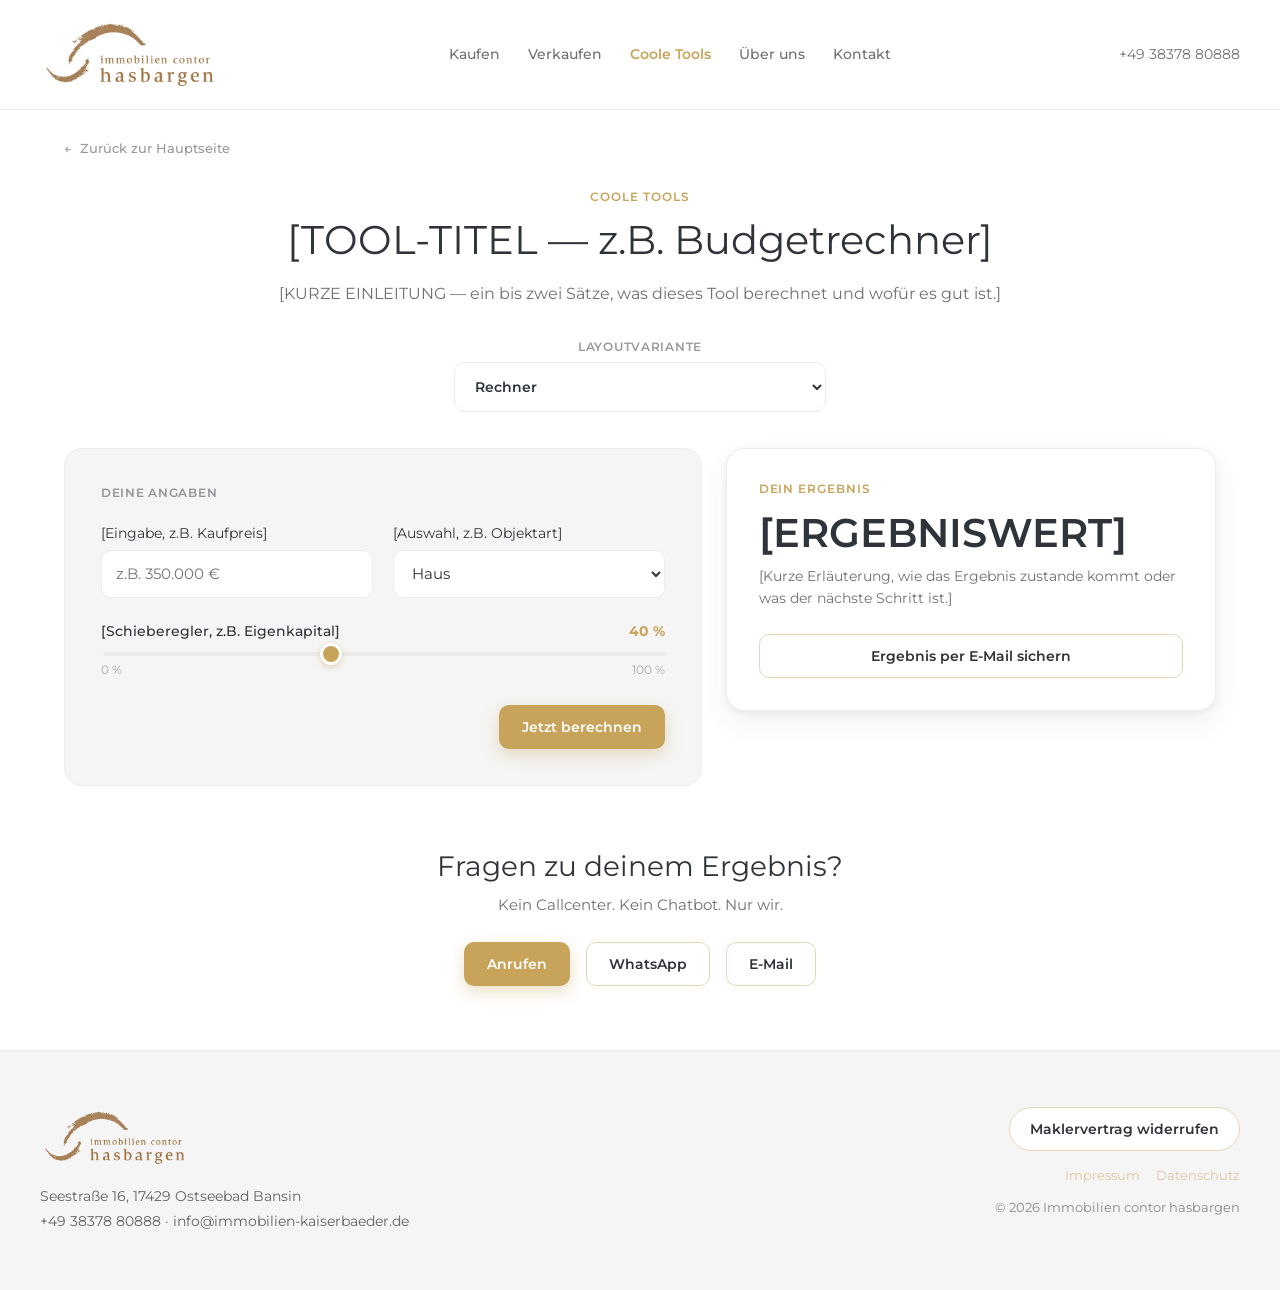
==== index.html @ 70e1f468 "Initial commit" ====
<!DOCTYPE html>
<html lang="de">
<head>
<meta charset="utf-8">
<meta name="viewport" content="width=device-width, initial-scale=1">
<title>Coole Tools — immobilien contor hasbargen</title>
<link rel="stylesheet" href="styles.css">

<!-- Usercentrics CMP — vor allen zustimmungspflichtigen Skripten laden -->
<script id="usercentrics-cmp" src="https://web.cmp.usercentrics.eu/ui/loader.js" data-settings-id="rjlVIX7ofK7JGT" async></script>

<!-- Google Analytics 4 — läuft erst nach Einwilligung (Manual Blocking) -->
<script type="text/plain" data-usercentrics="Google Analytics" async src="https://www.googletagmanager.com/gtag/js?id=G-9QD3E7ZMHM"></script>
<script type="text/plain" data-usercentrics="Google Analytics">
window.dataLayer = window.dataLayer || [];
function gtag(){dataLayer.push(arguments)}
gtag('js', new Date());
gtag('config', 'G-9QD3E7ZMHM');
</script>
</head>
<body>

<header class="site-header">
<a href="https://www.immobilien-kaiserbaeder.de/"><img src="assets/logo.png" alt="immobilien contor hasbargen"></a>
<nav>
<a href="https://www.immobilien-kaiserbaeder.de/kaufen/">Kaufen</a>
<a href="https://www.immobilien-kaiserbaeder.de/verkaufen/">Verkaufen</a>
<a href="#" class="active">Coole Tools</a>
<a href="https://www.immobilien-kaiserbaeder.de/ueber-uns/">Über uns</a>
<a href="https://www.immobilien-kaiserbaeder.de/kontakt/">Kontakt</a>
</nav>
<a class="phone" href="tel:+493837880888">+49 38378 80888</a>
</header>

<div class="backlink-wrap">
<a class="backlink" href="https://www.immobilien-kaiserbaeder.de/"><span>←</span> Zurück zur Hauptseite</a>
</div>

<section class="title-section">
<div class="eyebrow">Coole Tools</div>
<h1>[TOOL-TITEL — z.B. Budgetrechner]</h1>
<p>[KURZE EINLEITUNG — ein bis zwei Sätze, was dieses Tool berechnet und wofür es gut ist.]</p>
</section>

<div class="variant-switch-wrap">
<label for="variantSwitch">Layoutvariante</label>
<select id="variantSwitch" class="variant-switch">
<option value="rechner" selected>Rechner</option>
<option value="fragestrecke">Fragestrecke</option>
<option value="karte">Karte &amp; Simulation</option>
</select>
</div>

<!-- ===== Variante 1: Rechner ===== -->
<div class="variant-panel active" data-variant="rechner">
<section class="rechner-wrap">
<div class="rechner-grid">
<div class="rechner-form">
<div class="label">Deine Angaben</div>
<div class="rechner-fields">
<div class="field">
<label for="rechnerInput1">[Eingabe, z.B. Kaufpreis]</label>
<input id="rechnerInput1" type="text" placeholder="z.B. 350.000 €">
</div>
<div class="field">
<label for="rechnerSelect1">[Auswahl, z.B. Objektart]</label>
<select id="rechnerSelect1">
<option>Haus</option>
<option>Wohnung</option>
<option>Grundstück</option>
</select>
</div>
</div>
<div class="slider-block">
<div class="slider-head"><span>[Schieberegler, z.B. Eigenkapital]</span><strong id="rechnerSliderVal">40 %</strong></div>
<input id="rechnerSlider" type="range" min="0" max="100" value="40">
<div class="slider-labels"><span>0 %</span><span>100 %</span></div>
</div>
<div style="display:flex;justify-content:flex-end;margin-top:4px">
<button class="btn btn-primary" type="button">Jetzt berechnen</button>
</div>
</div>
<div class="rechner-result">
<div class="eyebrow">Dein Ergebnis</div>
<div class="value">[ERGEBNISWERT]</div>
<p>[Kurze Erläuterung, wie das Ergebnis zustande kommt oder was der nächste Schritt ist.]</p>
<button class="btn btn-outline" type="button" style="width:100%">Ergebnis per E-Mail sichern</button>
</div>
</div>
</section>
</div>

<!-- ===== Variante 2: Fragestrecke ===== -->
<div class="variant-panel" data-variant="fragestrecke">
<section class="fs-wrap">
<div class="fs-card">
<div>
<div class="fs-progress-head"><span id="fsStepLabel">Frage 1 von 3</span><span class="pct" id="fsProgressPct">33%</span></div>
<div class="fs-progress-track"><div class="fs-progress-bar" id="fsProgressBar"></div></div>
</div>

<div class="fs-question active" data-question="0">
<h2>[FRAGE 1 — z.B. Suchst du eher Haus oder Wohnung?]</h2>
<div class="fs-options">
<div class="fs-option">Haus</div>
<div class="fs-option">Wohnung</div>
<div class="fs-option">Beides möglich</div>
</div>
</div>

<div class="fs-question" data-question="1">
<h2>[FRAGE 2 — z.B. Wie schnell soll es gehen?]</h2>
<div class="fs-options">
<div class="fs-option">Sofort</div>
<div class="fs-option">In 3–6 Monaten</div>
<div class="fs-option">Noch offen</div>
</div>
</div>

<div class="fs-question" data-question="2">
<h2>[FRAGE 3 — z.B. Wo soll's hingehen?]</h2>
<div class="fs-options">
<div class="fs-option">Ahlbeck</div>
<div class="fs-option">Heringsdorf</div>
<div class="fs-option">Bansin</div>
</div>
</div>

<div class="fs-contact" id="fsContact">
<h2>Fast geschafft — wie erreichen wir dich?</h2>
<div class="fs-contact-fields">
<div class="field">
<label for="fsName">Name</label>
<input id="fsName" type="text" placeholder="Vor- und Nachname">
</div>
<div class="field">
<label for="fsEmail">E-Mail</label>
<input id="fsEmail" type="email" placeholder="name@beispiel.de">
</div>
</div>
<div style="display:flex;justify-content:center;margin-top:8px">
<button class="btn btn-primary" type="button">Match anfordern</button>
</div>
</div>

<div class="fs-nav" id="fsNav">
<button class="btn btn-outline" id="fsBack" type="button">Zurück</button>
<button class="btn btn-primary" id="fsNext" type="button">Weiter</button>
</div>
</div>
</section>
</div>

<!-- ===== Variante 3: Karte & Simulation ===== -->
<div class="variant-panel" data-variant="karte">
<section class="karte-wrap">
<div class="map-slot">[KARTENANSICHT — z.B. Lage, Sonnenverlauf, Umgebung]</div>

<div class="slider-panel">
<div class="slider-head"><span>[Regler, z.B. Uhrzeit]</span><strong id="mapSliderVal">14:00</strong></div>
<input id="mapSlider" type="range" min="0" max="24" value="14">
<div class="slider-labels"><span>0:00</span><span>24:00</span></div>
</div>

<div class="karte-body">
<div class="kennzahlen">
<div class="kennzahl-card"><div class="label">[Kennzahl 1]</div><div class="value">[WERT]</div></div>
<div class="kennzahl-card"><div class="label">[Kennzahl 2]</div><div class="value">[WERT]</div></div>
<div class="kennzahl-card"><div class="label">[Kennzahl 3]</div><div class="value">[WERT]</div></div>
<div class="ergebnis-card">
<div class="eyebrow">Ergebnis &amp; Hinweis</div>
<p>[Kurzes Ergebnis der Simulation und ein Hinweis, wie belastbar dieser Wert ist bzw. was er nicht ersetzt.]</p>
</div>
</div>
<div class="settings-panel">
<div class="label">Einstellungen</div>
<div class="field">
<label for="karteSelect1">[Auswahl, z.B. Datum]</label>
<select id="karteSelect1">
<option>Haus</option>
<option>Wohnung</option>
<option>Grundstück</option>
</select>
</div>
<div class="switch-row">
<span>[Option, z.B. Verschattung anzeigen]</span>
<label class="switch">
<input type="checkbox">
<span class="track"></span>
<span class="thumb"></span>
</label>
</div>
</div>
</div>
</section>
</div>

<section class="contact-section">
<h2>Fragen zu deinem Ergebnis?</h2>
<p>Kein Callcenter. Kein Chatbot. Nur wir.</p>
<div class="contact-actions">
<a href="tel:+493837880888" class="btn btn-primary">Anrufen</a>
<a href="https://wa.me/491732022629" class="btn btn-outline">WhatsApp</a>
<a href="mailto:info@immobilien-kaiserbaeder.de" class="btn btn-outline">E-Mail</a>
</div>
</section>

<footer class="site-footer">
<div class="footer-inner">
<div>
<img src="assets/logo.png" alt="immobilien contor hasbargen">
<div class="footer-address">Seestraße 16, 17429 Ostseebad Bansin<br>+49 38378 80888 · info@immobilien-kaiserbaeder.de</div>
</div>
<div class="footer-right">
<a class="revoke-btn" href="https://crm.onoffice.de/smart/app/smart/cancelation/WebCancellationForm/AppWebCancellationFormView.php?params=[base64]">Maklervertrag widerrufen</a>
<div class="legal-links">
<div class="row"><a href="https://www.immobilien-kaiserbaeder.de/impressum/">Impressum</a><a href="https://www.immobilien-kaiserbaeder.de/datenschutz/">Datenschutz</a></div>
<div>© 2026 Immobilien contor hasbargen</div>
</div>
</div>
</div>
</footer>

<script src="script.js"></script>
</body>
</html>
---- styles.css ----
@import url('https://fonts.googleapis.com/css2?family=Montserrat:wght@400;500;600&display=swap');

:root{
  --gold:#C8A35A;
  --gold-soft:#D6B87A;
  --gold-light:#e7d7b8;
  --anthracite:#2F343A;
  --surface-muted:#F5F5F5;
  --border-subtle:#ececec;
  --radius-lg:18px;
  --radius-md:14px;
  --radius-sm:10px;
}
*{box-sizing:border-box}
html,body{margin:0;overflow-x:hidden}
body{font-family:'Montserrat',sans-serif;color:var(--anthracite);background:#fff}
a{color:var(--gold);text-decoration:none}
a:hover{color:var(--anthracite)}
input,select{font-family:'Montserrat',sans-serif}

header.site-header{display:flex;flex-wrap:wrap;align-items:center;justify-content:space-between;gap:20px;padding:18px 40px;border-bottom:1px solid var(--border-subtle);position:sticky;top:0;background:#fff;z-index:10}
header.site-header img{width:180px;height:auto;display:block}
header.site-header nav{display:flex;align-items:center;gap:28px;overflow-x:auto;-webkit-overflow-scrolling:touch;flex:1;justify-content:center;min-width:0}
header.site-header nav a{font:500 14px 'Montserrat';color:#2F343Ab3;white-space:nowrap}
header.site-header nav a.active{font-weight:600;color:var(--gold)}
header.site-header .phone{font-size:14px;color:#2F343Ab3;white-space:nowrap}

.backlink-wrap{max-width:1200px;margin:0 auto;padding:28px 24px 0}
.backlink{display:inline-flex;align-items:center;gap:8px;font:500 13px 'Montserrat';color:#2F343A80}

.title-section{max-width:820px;margin:0 auto;padding:32px 24px 8px;text-align:center}
.eyebrow{font:600 12px 'Montserrat';letter-spacing:0.08em;text-transform:uppercase;color:var(--gold);margin-bottom:12px}
.title-section h1{font:400 clamp(28px,4vw,40px)/1.2 'Montserrat';margin:0 0 16px;color:var(--anthracite)}
.title-section p{font:16px/1.7 'Montserrat';color:#2F343Ab3;margin:0}

.variant-switch-wrap{max-width:420px;margin:24px auto 0;padding:0 24px}
.variant-switch-wrap label{display:block;font:600 12px 'Montserrat';letter-spacing:0.06em;text-transform:uppercase;color:#2F343A80;margin-bottom:8px;text-align:center}
.variant-switch{width:100%;padding:14px 16px;border-radius:var(--radius-sm);border:1px solid var(--border-subtle);background:#fff;color:var(--anthracite);font:600 14px 'Montserrat';cursor:pointer}

.variant-panel{display:none}
.variant-panel.active{display:block}

/* Buttons */
.btn{display:inline-flex;align-items:center;justify-content:center;min-height:44px;padding:0 22px;border-radius:var(--radius-sm);border:1px solid transparent;font:600 14px 'Montserrat';cursor:pointer;transition:all .2s ease;text-align:center}
.btn-primary{background:var(--gold);color:#fff;box-shadow:0 6px 16px rgba(200,163,90,0.35)}
.btn-primary:hover{background:var(--gold-soft)}
.btn-outline{background:#fff;border-color:var(--gold-light);color:var(--anthracite)}
.btn-outline:hover{background:var(--surface-muted)}
.btn:disabled{opacity:.45;cursor:not-allowed}

/* Form fields */
.field{display:flex;flex-direction:column;gap:8px;font:14px 'Montserrat';color:#2F343A}
.field input[type=text],.field input[type=email],.field select{height:48px;padding:0 14px;border-radius:var(--radius-sm);border:1px solid var(--border-subtle);background:#fff;color:var(--anthracite);font:15px 'Montserrat'}
.field input:focus,.field select:focus{outline:2px solid var(--gold-light)}

.switch-row{display:flex;align-items:center;justify-content:space-between;gap:12px;font:14px 'Montserrat';color:var(--anthracite)}
.switch{position:relative;width:42px;height:24px;flex:0 0 auto}
.switch input{opacity:0;width:0;height:0}
.switch .track{position:absolute;inset:0;background:var(--border-subtle);border-radius:999px;transition:background .2s ease;cursor:pointer}
.switch input:checked + .track{background:var(--gold)}
.switch .thumb{position:absolute;top:3px;left:3px;width:18px;height:18px;border-radius:50%;background:#fff;transition:transform .2s ease;pointer-events:none;box-shadow:0 1px 3px rgba(0,0,0,0.2)}
.switch input:checked ~ .thumb{transform:translateX(18px)}

input[type=range]{-webkit-appearance:none;appearance:none;width:100%;height:4px;border-radius:999px;background:var(--border-subtle);outline:none;display:block}
input[type=range]::-webkit-slider-thumb{-webkit-appearance:none;width:22px;height:22px;border-radius:50%;background:var(--gold);box-shadow:0 2px 6px rgba(200,163,90,0.45);cursor:pointer;border:3px solid #fff}
input[type=range]::-moz-range-thumb{width:22px;height:22px;border-radius:50%;background:var(--gold);box-shadow:0 2px 6px rgba(200,163,90,0.45);cursor:pointer;border:3px solid #fff}

/* Rechner */
.rechner-wrap{max-width:1200px;margin:36px auto 0;padding:0 24px 64px}
.rechner-grid{display:grid;grid-template-columns:minmax(0,1.3fr) minmax(280px,1fr);gap:24px;align-items:start}
.rechner-form{background:var(--surface-muted);border:1px solid var(--border-subtle);border-radius:var(--radius-lg);padding:36px;display:flex;flex-direction:column;gap:24px}
.rechner-form .label{font:600 12px 'Montserrat';letter-spacing:0.06em;text-transform:uppercase;color:#2F343A80}
.rechner-fields{display:grid;grid-template-columns:repeat(auto-fit,minmax(200px,1fr));gap:20px}
.slider-block .slider-head{display:flex;justify-content:space-between;font:500 14px 'Montserrat';color:var(--anthracite);margin-bottom:12px}
.slider-block .slider-head strong{color:var(--gold)}
.slider-block .slider-labels{display:flex;justify-content:space-between;font:12px 'Montserrat';color:#2F343A66;margin-top:6px}
.rechner-result{background:#fff;border:1px solid var(--border-subtle);border-radius:var(--radius-lg);box-shadow:0 2px 6px rgba(47,52,58,0.06),0 12px 28px rgba(47,52,58,0.07);padding:32px;position:sticky;top:96px}
.rechner-result .eyebrow{margin-bottom:12px}
.rechner-result .value{font:600 40px 'Montserrat';color:var(--anthracite);margin-bottom:8px}
.rechner-result p{font:14px/1.6 'Montserrat';color:#2F343Ab3;margin:0 0 24px}

/* Fragestrecke */
.fs-wrap{max-width:760px;margin:36px auto 0;padding:0 24px 64px}
.fs-card{background:var(--surface-muted);border:1px solid var(--border-subtle);border-radius:var(--radius-lg);padding:40px 36px;display:flex;flex-direction:column;gap:32px}
.fs-progress-head{display:flex;justify-content:space-between;font:600 12px 'Montserrat';letter-spacing:0.06em;text-transform:uppercase;color:#2F343A80}
.fs-progress-head span.pct{color:var(--gold)}
.fs-progress-track{height:4px;border-radius:999px;background:var(--border-subtle);overflow:hidden}
.fs-progress-bar{height:100%;border-radius:999px;background:var(--gold);width:33%;transition:width .3s ease}
.fs-question{display:none;text-align:center;flex-direction:column;gap:24px}
.fs-question.active{display:flex}
.fs-question h2{font:400 clamp(22px,3vw,28px)/1.3 'Montserrat';margin:0}
.fs-options{display:grid;grid-template-columns:repeat(auto-fit,minmax(180px,1fr));gap:16px}
.fs-option{cursor:pointer;text-align:center;padding:28px 20px;border-radius:var(--radius-md);border:1px solid var(--border-subtle);background:#fff;font:600 15px 'Montserrat';color:var(--anthracite);transition:all .2s ease}
.fs-option.selected{border-color:var(--gold);background:rgba(200,163,90,0.08)}
.fs-contact{display:none;flex-direction:column;gap:20px}
.fs-contact.active{display:flex}
.fs-contact h2{font:400 clamp(22px,3vw,28px)/1.3 'Montserrat';margin:0;text-align:center}
.fs-contact-fields{display:grid;grid-template-columns:repeat(auto-fit,minmax(200px,1fr));gap:20px}
.fs-nav{display:flex;justify-content:space-between;gap:16px;border-top:1px solid var(--border-subtle);padding-top:24px}

/* Karte */
.karte-wrap{max-width:1400px;margin:36px auto 0;padding:0 24px 64px;display:flex;flex-direction:column;gap:16px}
.map-slot{width:100%;height:460px;border-radius:var(--radius-lg);background:repeating-linear-gradient(45deg,#f2f2f2,#f2f2f2 12px,#ececec 12px,#ececec 24px);display:flex;align-items:center;justify-content:center;text-align:center;color:#2F343A80;font:500 14px 'Montserrat';padding:24px}
.slider-panel{background:var(--surface-muted);border:1px solid var(--border-subtle);border-radius:var(--radius-md);padding:20px 28px}
.slider-panel .slider-head{display:flex;justify-content:space-between;font:500 14px 'Montserrat';color:var(--anthracite);margin-bottom:12px}
.slider-panel .slider-head strong{color:var(--gold)}
.slider-panel .slider-labels{display:flex;justify-content:space-between;font:12px 'Montserrat';color:#2F343A66;margin-top:6px}
.karte-body{display:grid;grid-template-columns:2fr 1fr;gap:16px;align-items:start;margin-top:8px}
.kennzahlen{display:grid;grid-template-columns:repeat(auto-fit,minmax(160px,1fr));gap:16px}
.kennzahl-card{background:#fff;border:1px solid var(--border-subtle);border-radius:var(--radius-md);padding:22px}
.kennzahl-card .label{font:600 11px 'Montserrat';letter-spacing:0.06em;text-transform:uppercase;color:#2F343A80;margin-bottom:8px}
.kennzahl-card .value{font:600 26px 'Montserrat';color:var(--anthracite)}
.ergebnis-card{grid-column:1/-1;background:#fff;border:1px solid var(--border-subtle);border-radius:var(--radius-md);box-shadow:0 2px 6px rgba(47,52,58,0.06),0 12px 28px rgba(47,52,58,0.07);padding:28px}
.ergebnis-card .eyebrow{margin-bottom:10px}
.ergebnis-card p{font:14px/1.6 'Montserrat';color:#2F343Ab3;margin:0}
.settings-panel{background:#fff;border:1px solid var(--border-subtle);border-radius:var(--radius-md);padding:24px;display:flex;flex-direction:column;gap:18px}
.settings-panel .label{font:600 12px 'Montserrat';letter-spacing:0.06em;text-transform:uppercase;color:#2F343A80}

/* Contact */
.contact-section{max-width:1200px;margin:0 auto;padding:0 24px 64px;text-align:center}
.contact-section h2{font:400 clamp(22px,2.6vw,28px)/1.2 'Montserrat';margin:0 0 12px}
.contact-section p{font:15px 'Montserrat';color:#2F343Ab3;margin:0 0 28px}
.contact-actions{display:flex;justify-content:center;gap:16px;flex-wrap:wrap}

/* Footer */
footer.site-footer{background:var(--surface-muted);color:var(--anthracite);padding:56px 40px;border-top:1px solid var(--border-subtle)}
.footer-inner{max-width:1200px;margin:0 auto;display:flex;justify-content:space-between;flex-wrap:wrap;gap:24px}
.footer-inner img{width:150px;height:auto;display:block;margin-bottom:16px}
.footer-address{font:14px 'Montserrat';opacity:0.75;line-height:1.8}
.footer-right{display:flex;flex-direction:column;gap:16px;align-items:flex-end}
.revoke-btn{display:inline-flex;align-items:center;min-height:44px;padding:0 20px;border-radius:999px;border:1px solid var(--gold-light);background:#fff;color:var(--anthracite);font:600 14px 'Montserrat';white-space:nowrap}
.legal-links{font:13px 'Montserrat';opacity:0.55;display:flex;gap:16px;flex-direction:column;align-items:flex-end}
.legal-links .row{display:flex;gap:16px}

@media (max-width:980px){
  .rechner-grid{grid-template-columns:1fr}
  .rechner-result{position:static}
  .karte-body{grid-template-columns:1fr}
}
@media (max-width:640px){
  header.site-header{padding:14px 20px}
  header.site-header nav{gap:18px;justify-content:flex-start}
  .footer-inner{flex-direction:column}
  .footer-right{align-items:flex-start}
  .fs-card{padding:28px 22px}
  .map-slot{height:280px}
  .karte-wrap{padding-left:16px;padding-right:16px}
}
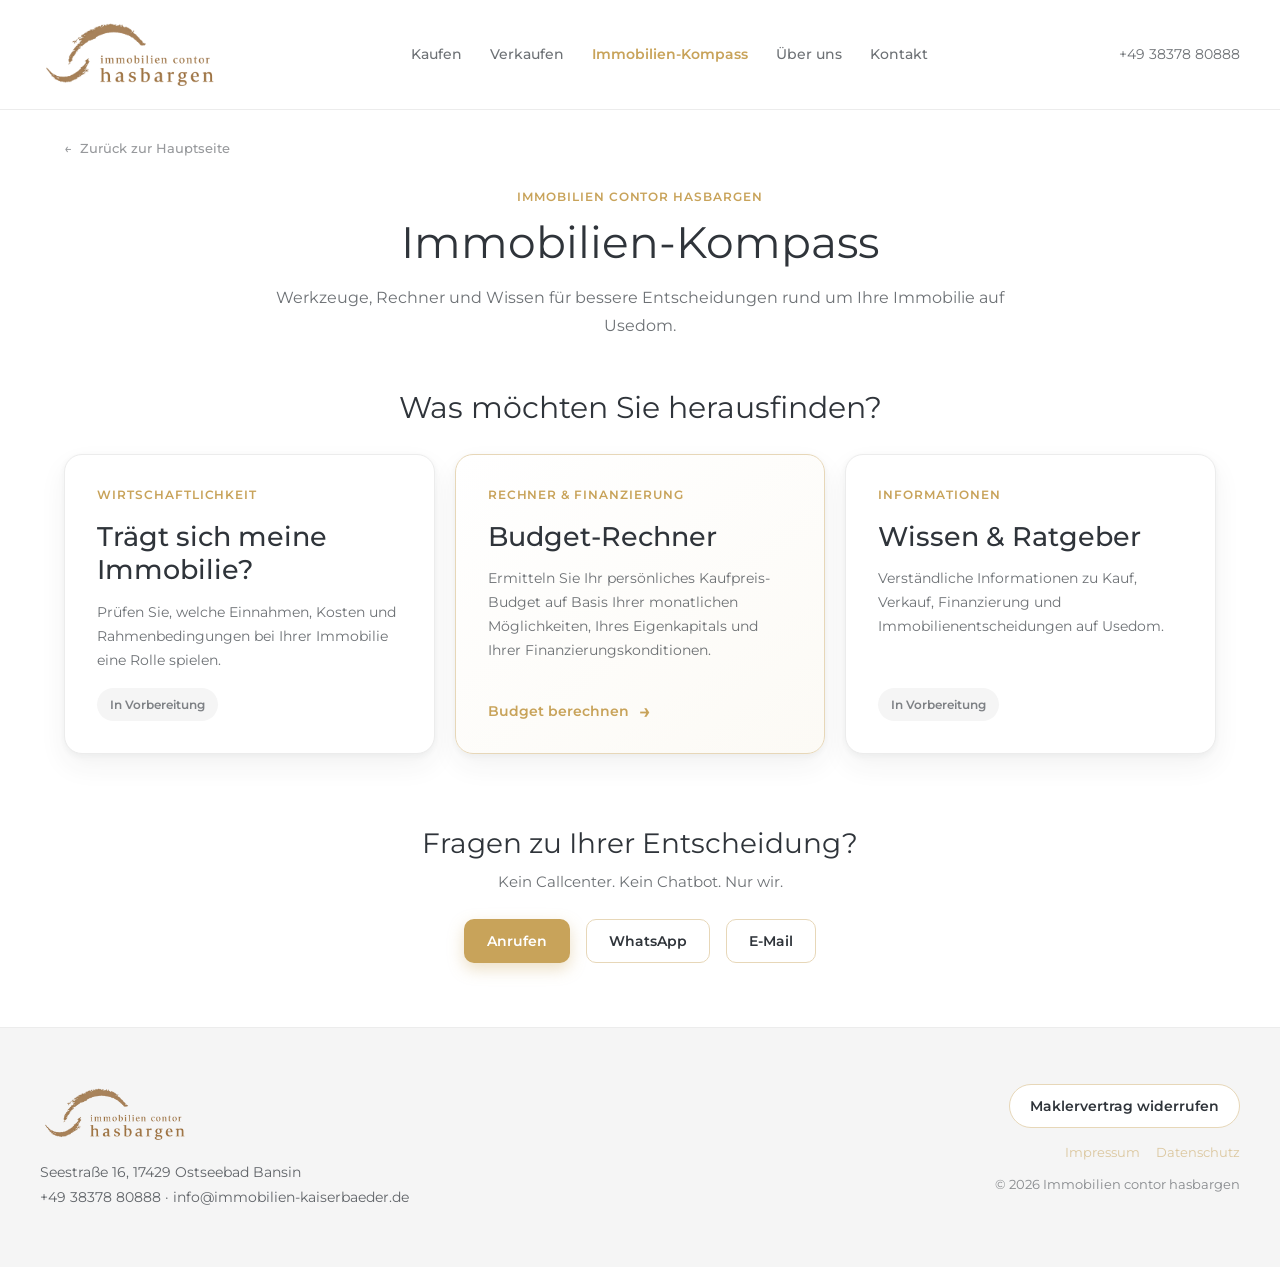
==== commit 77ab03fb: "Immobilien-Kompass als zentrale Übersichtsseite umsetzen" ====
--- a/index.html
+++ b/index.html
@@ -3,7 +3,8 @@
 <head>
 <meta charset="utf-8">
 <meta name="viewport" content="width=device-width, initial-scale=1">
-<title>Coole Tools — immobilien contor hasbargen</title>
+<meta name="description" content="Der Immobilien-Kompass von immobilien contor hasbargen: Rechner, Finanzierung und Wissen für Ihre Immobilienentscheidungen auf Usedom.">
+<title>Immobilien-Kompass | immobilien contor hasbargen</title>
 <link rel="stylesheet" href="styles.css">
 
 <!-- Usercentrics CMP — vor allen zustimmungspflichtigen Skripten laden -->
@@ -19,184 +20,56 @@
 </script>
 </head>
 <body>
-
 <header class="site-header">
 <a href="https://www.immobilien-kaiserbaeder.de/"><img src="assets/logo.png" alt="immobilien contor hasbargen"></a>
 <nav>
 <a href="https://www.immobilien-kaiserbaeder.de/kaufen/">Kaufen</a>
 <a href="https://www.immobilien-kaiserbaeder.de/verkaufen/">Verkaufen</a>
-<a href="#" class="active">Coole Tools</a>
+<a href="#" class="active">Immobilien-Kompass</a>
 <a href="https://www.immobilien-kaiserbaeder.de/ueber-uns/">Über uns</a>
 <a href="https://www.immobilien-kaiserbaeder.de/kontakt/">Kontakt</a>
 </nav>
 <a class="phone" href="tel:+493837880888">+49 38378 80888</a>
 </header>
 
-<div class="backlink-wrap">
-<a class="backlink" href="https://www.immobilien-kaiserbaeder.de/"><span>←</span> Zurück zur Hauptseite</a>
-</div>
+<div class="backlink-wrap"><a class="backlink" href="https://www.immobilien-kaiserbaeder.de/"><span>←</span> Zurück zur Hauptseite</a></div>
 
+<main>
 <section class="title-section">
-<div class="eyebrow">Coole Tools</div>
-<h1>[TOOL-TITEL — z.B. Budgetrechner]</h1>
-<p>[KURZE EINLEITUNG — ein bis zwei Sätze, was dieses Tool berechnet und wofür es gut ist.]</p>
+<div class="eyebrow">Immobilien contor hasbargen</div>
+<h1>Immobilien-Kompass</h1>
+<p>Werkzeuge, Rechner und Wissen für bessere Entscheidungen rund um Ihre Immobilie auf Usedom.</p>
 </section>
 
-<div class="variant-switch-wrap">
-<label for="variantSwitch">Layoutvariante</label>
-<select id="variantSwitch" class="variant-switch">
-<option value="rechner" selected>Rechner</option>
-<option value="fragestrecke">Fragestrecke</option>
-<option value="karte">Karte &amp; Simulation</option>
-</select>
-</div>
+<section class="compass-section" aria-labelledby="compass-heading">
+<h2 id="compass-heading">Was möchten Sie herausfinden?</h2>
+<div class="compass-grid">
+<article class="compass-card">
+<div class="card-kicker">Wirtschaftlichkeit</div>
+<h3>Trägt sich meine Immobilie?</h3>
+<p>Prüfen Sie, welche Einnahmen, Kosten und Rahmenbedingungen bei Ihrer Immobilie eine Rolle spielen.</p>
+<span class="status">In Vorbereitung</span>
+</article>
 
-<!-- ===== Variante 1: Rechner ===== -->
-<div class="variant-panel active" data-variant="rechner">
-<section class="rechner-wrap">
-<div class="rechner-grid">
-<div class="rechner-form">
-<div class="label">Deine Angaben</div>
-<div class="rechner-fields">
-<div class="field">
-<label for="rechnerInput1">[Eingabe, z.B. Kaufpreis]</label>
-<input id="rechnerInput1" type="text" placeholder="z.B. 350.000 €">
-</div>
-<div class="field">
-<label for="rechnerSelect1">[Auswahl, z.B. Objektart]</label>
-<select id="rechnerSelect1">
-<option>Haus</option>
-<option>Wohnung</option>
-<option>Grundstück</option>
-</select>
-</div>
-</div>
-<div class="slider-block">
-<div class="slider-head"><span>[Schieberegler, z.B. Eigenkapital]</span><strong id="rechnerSliderVal">40 %</strong></div>
-<input id="rechnerSlider" type="range" min="0" max="100" value="40">
-<div class="slider-labels"><span>0 %</span><span>100 %</span></div>
-</div>
-<div style="display:flex;justify-content:flex-end;margin-top:4px">
-<button class="btn btn-primary" type="button">Jetzt berechnen</button>
-</div>
-</div>
-<div class="rechner-result">
-<div class="eyebrow">Dein Ergebnis</div>
-<div class="value">[ERGEBNISWERT]</div>
-<p>[Kurze Erläuterung, wie das Ergebnis zustande kommt oder was der nächste Schritt ist.]</p>
-<button class="btn btn-outline" type="button" style="width:100%">Ergebnis per E-Mail sichern</button>
-</div>
+<article class="compass-card compass-card-featured">
+<div class="card-kicker">Rechner &amp; Finanzierung</div>
+<h3>Budget-Rechner</h3>
+<p>Ermitteln Sie Ihr persönliches Kaufpreis-Budget auf Basis Ihrer monatlichen Möglichkeiten, Ihres Eigenkapitals und Ihrer Finanzierungskonditionen.</p>
+<a class="card-action" href="https://budget.immobilien-kaiserbaeder.de">Budget berechnen <span aria-hidden="true">→</span></a>
+</article>
+
+<article class="compass-card">
+<div class="card-kicker">Informationen</div>
+<h3>Wissen &amp; Ratgeber</h3>
+<p>Verständliche Informationen zu Kauf, Verkauf, Finanzierung und Immobilienentscheidungen auf Usedom.</p>
+<span class="status">In Vorbereitung</span>
+</article>
 </div>
 </section>
-</div>
-
-<!-- ===== Variante 2: Fragestrecke ===== -->
-<div class="variant-panel" data-variant="fragestrecke">
-<section class="fs-wrap">
-<div class="fs-card">
-<div>
-<div class="fs-progress-head"><span id="fsStepLabel">Frage 1 von 3</span><span class="pct" id="fsProgressPct">33%</span></div>
-<div class="fs-progress-track"><div class="fs-progress-bar" id="fsProgressBar"></div></div>
-</div>
-
-<div class="fs-question active" data-question="0">
-<h2>[FRAGE 1 — z.B. Suchst du eher Haus oder Wohnung?]</h2>
-<div class="fs-options">
-<div class="fs-option">Haus</div>
-<div class="fs-option">Wohnung</div>
-<div class="fs-option">Beides möglich</div>
-</div>
-</div>
-
-<div class="fs-question" data-question="1">
-<h2>[FRAGE 2 — z.B. Wie schnell soll es gehen?]</h2>
-<div class="fs-options">
-<div class="fs-option">Sofort</div>
-<div class="fs-option">In 3–6 Monaten</div>
-<div class="fs-option">Noch offen</div>
-</div>
-</div>
-
-<div class="fs-question" data-question="2">
-<h2>[FRAGE 3 — z.B. Wo soll's hingehen?]</h2>
-<div class="fs-options">
-<div class="fs-option">Ahlbeck</div>
-<div class="fs-option">Heringsdorf</div>
-<div class="fs-option">Bansin</div>
-</div>
-</div>
-
-<div class="fs-contact" id="fsContact">
-<h2>Fast geschafft — wie erreichen wir dich?</h2>
-<div class="fs-contact-fields">
-<div class="field">
-<label for="fsName">Name</label>
-<input id="fsName" type="text" placeholder="Vor- und Nachname">
-</div>
-<div class="field">
-<label for="fsEmail">E-Mail</label>
-<input id="fsEmail" type="email" placeholder="name@beispiel.de">
-</div>
-</div>
-<div style="display:flex;justify-content:center;margin-top:8px">
-<button class="btn btn-primary" type="button">Match anfordern</button>
-</div>
-</div>
-
-<div class="fs-nav" id="fsNav">
-<button class="btn btn-outline" id="fsBack" type="button">Zurück</button>
-<button class="btn btn-primary" id="fsNext" type="button">Weiter</button>
-</div>
-</div>
-</section>
-</div>
-
-<!-- ===== Variante 3: Karte & Simulation ===== -->
-<div class="variant-panel" data-variant="karte">
-<section class="karte-wrap">
-<div class="map-slot">[KARTENANSICHT — z.B. Lage, Sonnenverlauf, Umgebung]</div>
-
-<div class="slider-panel">
-<div class="slider-head"><span>[Regler, z.B. Uhrzeit]</span><strong id="mapSliderVal">14:00</strong></div>
-<input id="mapSlider" type="range" min="0" max="24" value="14">
-<div class="slider-labels"><span>0:00</span><span>24:00</span></div>
-</div>
-
-<div class="karte-body">
-<div class="kennzahlen">
-<div class="kennzahl-card"><div class="label">[Kennzahl 1]</div><div class="value">[WERT]</div></div>
-<div class="kennzahl-card"><div class="label">[Kennzahl 2]</div><div class="value">[WERT]</div></div>
-<div class="kennzahl-card"><div class="label">[Kennzahl 3]</div><div class="value">[WERT]</div></div>
-<div class="ergebnis-card">
-<div class="eyebrow">Ergebnis &amp; Hinweis</div>
-<p>[Kurzes Ergebnis der Simulation und ein Hinweis, wie belastbar dieser Wert ist bzw. was er nicht ersetzt.]</p>
-</div>
-</div>
-<div class="settings-panel">
-<div class="label">Einstellungen</div>
-<div class="field">
-<label for="karteSelect1">[Auswahl, z.B. Datum]</label>
-<select id="karteSelect1">
-<option>Haus</option>
-<option>Wohnung</option>
-<option>Grundstück</option>
-</select>
-</div>
-<div class="switch-row">
-<span>[Option, z.B. Verschattung anzeigen]</span>
-<label class="switch">
-<input type="checkbox">
-<span class="track"></span>
-<span class="thumb"></span>
-</label>
-</div>
-</div>
-</div>
-</section>
-</div>
+</main>
 
 <section class="contact-section">
-<h2>Fragen zu deinem Ergebnis?</h2>
+<h2>Fragen zu Ihrer Entscheidung?</h2>
 <p>Kein Callcenter. Kein Chatbot. Nur wir.</p>
 <div class="contact-actions">
 <a href="tel:+493837880888" class="btn btn-primary">Anrufen</a>
@@ -213,14 +86,10 @@
 </div>
 <div class="footer-right">
 <a class="revoke-btn" href="https://crm.onoffice.de/smart/app/smart/cancelation/WebCancellationForm/AppWebCancellationFormView.php?params=[base64]">Maklervertrag widerrufen</a>
-<div class="legal-links">
-<div class="row"><a href="https://www.immobilien-kaiserbaeder.de/impressum/">Impressum</a><a href="https://www.immobilien-kaiserbaeder.de/datenschutz/">Datenschutz</a></div>
-<div>© 2026 Immobilien contor hasbargen</div>
-</div>
+<div class="legal-links"><div class="row"><a href="https://www.immobilien-kaiserbaeder.de/impressum/">Impressum</a><a href="https://www.immobilien-kaiserbaeder.de/datenschutz/">Datenschutz</a></div><div>© 2026 Immobilien contor hasbargen</div></div>
 </div>
 </div>
 </footer>
-
 <script src="script.js"></script>
 </body>
 </html>
--- a/styles.css
+++ b/styles.css
@@ -1,148 +1,9 @@
-@import url('https://fonts.googleapis.com/css2?family=Montserrat:wght@400;500;600&display=swap');
-
-:root{
-  --gold:#C8A35A;
-  --gold-soft:#D6B87A;
-  --gold-light:#e7d7b8;
-  --anthracite:#2F343A;
-  --surface-muted:#F5F5F5;
-  --border-subtle:#ececec;
-  --radius-lg:18px;
-  --radius-md:14px;
-  --radius-sm:10px;
-}
-*{box-sizing:border-box}
-html,body{margin:0;overflow-x:hidden}
-body{font-family:'Montserrat',sans-serif;color:var(--anthracite);background:#fff}
-a{color:var(--gold);text-decoration:none}
-a:hover{color:var(--anthracite)}
-input,select{font-family:'Montserrat',sans-serif}
-
-header.site-header{display:flex;flex-wrap:wrap;align-items:center;justify-content:space-between;gap:20px;padding:18px 40px;border-bottom:1px solid var(--border-subtle);position:sticky;top:0;background:#fff;z-index:10}
-header.site-header img{width:180px;height:auto;display:block}
-header.site-header nav{display:flex;align-items:center;gap:28px;overflow-x:auto;-webkit-overflow-scrolling:touch;flex:1;justify-content:center;min-width:0}
-header.site-header nav a{font:500 14px 'Montserrat';color:#2F343Ab3;white-space:nowrap}
-header.site-header nav a.active{font-weight:600;color:var(--gold)}
-header.site-header .phone{font-size:14px;color:#2F343Ab3;white-space:nowrap}
-
-.backlink-wrap{max-width:1200px;margin:0 auto;padding:28px 24px 0}
-.backlink{display:inline-flex;align-items:center;gap:8px;font:500 13px 'Montserrat';color:#2F343A80}
-
-.title-section{max-width:820px;margin:0 auto;padding:32px 24px 8px;text-align:center}
-.eyebrow{font:600 12px 'Montserrat';letter-spacing:0.08em;text-transform:uppercase;color:var(--gold);margin-bottom:12px}
-.title-section h1{font:400 clamp(28px,4vw,40px)/1.2 'Montserrat';margin:0 0 16px;color:var(--anthracite)}
-.title-section p{font:16px/1.7 'Montserrat';color:#2F343Ab3;margin:0}
-
-.variant-switch-wrap{max-width:420px;margin:24px auto 0;padding:0 24px}
-.variant-switch-wrap label{display:block;font:600 12px 'Montserrat';letter-spacing:0.06em;text-transform:uppercase;color:#2F343A80;margin-bottom:8px;text-align:center}
-.variant-switch{width:100%;padding:14px 16px;border-radius:var(--radius-sm);border:1px solid var(--border-subtle);background:#fff;color:var(--anthracite);font:600 14px 'Montserrat';cursor:pointer}
-
-.variant-panel{display:none}
-.variant-panel.active{display:block}
-
-/* Buttons */
-.btn{display:inline-flex;align-items:center;justify-content:center;min-height:44px;padding:0 22px;border-radius:var(--radius-sm);border:1px solid transparent;font:600 14px 'Montserrat';cursor:pointer;transition:all .2s ease;text-align:center}
-.btn-primary{background:var(--gold);color:#fff;box-shadow:0 6px 16px rgba(200,163,90,0.35)}
-.btn-primary:hover{background:var(--gold-soft)}
-.btn-outline{background:#fff;border-color:var(--gold-light);color:var(--anthracite)}
-.btn-outline:hover{background:var(--surface-muted)}
-.btn:disabled{opacity:.45;cursor:not-allowed}
-
-/* Form fields */
-.field{display:flex;flex-direction:column;gap:8px;font:14px 'Montserrat';color:#2F343A}
-.field input[type=text],.field input[type=email],.field select{height:48px;padding:0 14px;border-radius:var(--radius-sm);border:1px solid var(--border-subtle);background:#fff;color:var(--anthracite);font:15px 'Montserrat'}
-.field input:focus,.field select:focus{outline:2px solid var(--gold-light)}
-
-.switch-row{display:flex;align-items:center;justify-content:space-between;gap:12px;font:14px 'Montserrat';color:var(--anthracite)}
-.switch{position:relative;width:42px;height:24px;flex:0 0 auto}
-.switch input{opacity:0;width:0;height:0}
-.switch .track{position:absolute;inset:0;background:var(--border-subtle);border-radius:999px;transition:background .2s ease;cursor:pointer}
-.switch input:checked + .track{background:var(--gold)}
-.switch .thumb{position:absolute;top:3px;left:3px;width:18px;height:18px;border-radius:50%;background:#fff;transition:transform .2s ease;pointer-events:none;box-shadow:0 1px 3px rgba(0,0,0,0.2)}
-.switch input:checked ~ .thumb{transform:translateX(18px)}
-
-input[type=range]{-webkit-appearance:none;appearance:none;width:100%;height:4px;border-radius:999px;background:var(--border-subtle);outline:none;display:block}
-input[type=range]::-webkit-slider-thumb{-webkit-appearance:none;width:22px;height:22px;border-radius:50%;background:var(--gold);box-shadow:0 2px 6px rgba(200,163,90,0.45);cursor:pointer;border:3px solid #fff}
-input[type=range]::-moz-range-thumb{width:22px;height:22px;border-radius:50%;background:var(--gold);box-shadow:0 2px 6px rgba(200,163,90,0.45);cursor:pointer;border:3px solid #fff}
-
-/* Rechner */
-.rechner-wrap{max-width:1200px;margin:36px auto 0;padding:0 24px 64px}
-.rechner-grid{display:grid;grid-template-columns:minmax(0,1.3fr) minmax(280px,1fr);gap:24px;align-items:start}
-.rechner-form{background:var(--surface-muted);border:1px solid var(--border-subtle);border-radius:var(--radius-lg);padding:36px;display:flex;flex-direction:column;gap:24px}
-.rechner-form .label{font:600 12px 'Montserrat';letter-spacing:0.06em;text-transform:uppercase;color:#2F343A80}
-.rechner-fields{display:grid;grid-template-columns:repeat(auto-fit,minmax(200px,1fr));gap:20px}
-.slider-block .slider-head{display:flex;justify-content:space-between;font:500 14px 'Montserrat';color:var(--anthracite);margin-bottom:12px}
-.slider-block .slider-head strong{color:var(--gold)}
-.slider-block .slider-labels{display:flex;justify-content:space-between;font:12px 'Montserrat';color:#2F343A66;margin-top:6px}
-.rechner-result{background:#fff;border:1px solid var(--border-subtle);border-radius:var(--radius-lg);box-shadow:0 2px 6px rgba(47,52,58,0.06),0 12px 28px rgba(47,52,58,0.07);padding:32px;position:sticky;top:96px}
-.rechner-result .eyebrow{margin-bottom:12px}
-.rechner-result .value{font:600 40px 'Montserrat';color:var(--anthracite);margin-bottom:8px}
-.rechner-result p{font:14px/1.6 'Montserrat';color:#2F343Ab3;margin:0 0 24px}
-
-/* Fragestrecke */
-.fs-wrap{max-width:760px;margin:36px auto 0;padding:0 24px 64px}
-.fs-card{background:var(--surface-muted);border:1px solid var(--border-subtle);border-radius:var(--radius-lg);padding:40px 36px;display:flex;flex-direction:column;gap:32px}
-.fs-progress-head{display:flex;justify-content:space-between;font:600 12px 'Montserrat';letter-spacing:0.06em;text-transform:uppercase;color:#2F343A80}
-.fs-progress-head span.pct{color:var(--gold)}
-.fs-progress-track{height:4px;border-radius:999px;background:var(--border-subtle);overflow:hidden}
-.fs-progress-bar{height:100%;border-radius:999px;background:var(--gold);width:33%;transition:width .3s ease}
-.fs-question{display:none;text-align:center;flex-direction:column;gap:24px}
-.fs-question.active{display:flex}
-.fs-question h2{font:400 clamp(22px,3vw,28px)/1.3 'Montserrat';margin:0}
-.fs-options{display:grid;grid-template-columns:repeat(auto-fit,minmax(180px,1fr));gap:16px}
-.fs-option{cursor:pointer;text-align:center;padding:28px 20px;border-radius:var(--radius-md);border:1px solid var(--border-subtle);background:#fff;font:600 15px 'Montserrat';color:var(--anthracite);transition:all .2s ease}
-.fs-option.selected{border-color:var(--gold);background:rgba(200,163,90,0.08)}
-.fs-contact{display:none;flex-direction:column;gap:20px}
-.fs-contact.active{display:flex}
-.fs-contact h2{font:400 clamp(22px,3vw,28px)/1.3 'Montserrat';margin:0;text-align:center}
-.fs-contact-fields{display:grid;grid-template-columns:repeat(auto-fit,minmax(200px,1fr));gap:20px}
-.fs-nav{display:flex;justify-content:space-between;gap:16px;border-top:1px solid var(--border-subtle);padding-top:24px}
-
-/* Karte */
-.karte-wrap{max-width:1400px;margin:36px auto 0;padding:0 24px 64px;display:flex;flex-direction:column;gap:16px}
-.map-slot{width:100%;height:460px;border-radius:var(--radius-lg);background:repeating-linear-gradient(45deg,#f2f2f2,#f2f2f2 12px,#ececec 12px,#ececec 24px);display:flex;align-items:center;justify-content:center;text-align:center;color:#2F343A80;font:500 14px 'Montserrat';padding:24px}
-.slider-panel{background:var(--surface-muted);border:1px solid var(--border-subtle);border-radius:var(--radius-md);padding:20px 28px}
-.slider-panel .slider-head{display:flex;justify-content:space-between;font:500 14px 'Montserrat';color:var(--anthracite);margin-bottom:12px}
-.slider-panel .slider-head strong{color:var(--gold)}
-.slider-panel .slider-labels{display:flex;justify-content:space-between;font:12px 'Montserrat';color:#2F343A66;margin-top:6px}
-.karte-body{display:grid;grid-template-columns:2fr 1fr;gap:16px;align-items:start;margin-top:8px}
-.kennzahlen{display:grid;grid-template-columns:repeat(auto-fit,minmax(160px,1fr));gap:16px}
-.kennzahl-card{background:#fff;border:1px solid var(--border-subtle);border-radius:var(--radius-md);padding:22px}
-.kennzahl-card .label{font:600 11px 'Montserrat';letter-spacing:0.06em;text-transform:uppercase;color:#2F343A80;margin-bottom:8px}
-.kennzahl-card .value{font:600 26px 'Montserrat';color:var(--anthracite)}
-.ergebnis-card{grid-column:1/-1;background:#fff;border:1px solid var(--border-subtle);border-radius:var(--radius-md);box-shadow:0 2px 6px rgba(47,52,58,0.06),0 12px 28px rgba(47,52,58,0.07);padding:28px}
-.ergebnis-card .eyebrow{margin-bottom:10px}
-.ergebnis-card p{font:14px/1.6 'Montserrat';color:#2F343Ab3;margin:0}
-.settings-panel{background:#fff;border:1px solid var(--border-subtle);border-radius:var(--radius-md);padding:24px;display:flex;flex-direction:column;gap:18px}
-.settings-panel .label{font:600 12px 'Montserrat';letter-spacing:0.06em;text-transform:uppercase;color:#2F343A80}
-
-/* Contact */
-.contact-section{max-width:1200px;margin:0 auto;padding:0 24px 64px;text-align:center}
-.contact-section h2{font:400 clamp(22px,2.6vw,28px)/1.2 'Montserrat';margin:0 0 12px}
-.contact-section p{font:15px 'Montserrat';color:#2F343Ab3;margin:0 0 28px}
-.contact-actions{display:flex;justify-content:center;gap:16px;flex-wrap:wrap}
-
-/* Footer */
-footer.site-footer{background:var(--surface-muted);color:var(--anthracite);padding:56px 40px;border-top:1px solid var(--border-subtle)}
-.footer-inner{max-width:1200px;margin:0 auto;display:flex;justify-content:space-between;flex-wrap:wrap;gap:24px}
-.footer-inner img{width:150px;height:auto;display:block;margin-bottom:16px}
-.footer-address{font:14px 'Montserrat';opacity:0.75;line-height:1.8}
-.footer-right{display:flex;flex-direction:column;gap:16px;align-items:flex-end}
-.revoke-btn{display:inline-flex;align-items:center;min-height:44px;padding:0 20px;border-radius:999px;border:1px solid var(--gold-light);background:#fff;color:var(--anthracite);font:600 14px 'Montserrat';white-space:nowrap}
-.legal-links{font:13px 'Montserrat';opacity:0.55;display:flex;gap:16px;flex-direction:column;align-items:flex-end}
-.legal-links .row{display:flex;gap:16px}
-
-@media (max-width:980px){
-  .rechner-grid{grid-template-columns:1fr}
-  .rechner-result{position:static}
-  .karte-body{grid-template-columns:1fr}
-}
-@media (max-width:640px){
-  header.site-header{padding:14px 20px}
-  header.site-header nav{gap:18px;justify-content:flex-start}
-  .footer-inner{flex-direction:column}
-  .footer-right{align-items:flex-start}
-  .fs-card{padding:28px 22px}
-  .map-slot{height:280px}
-  .karte-wrap{padding-left:16px;padding-right:16px}
-}
+@import url('https://fonts.googleapis.com/css2?family=Montserrat:wght@400;500;600;700&display=swap');
+:root{--gold:#C8A35A;--gold-soft:#D6B87A;--gold-light:#e7d7b8;--anthracite:#2F343A;--muted:#2F343Ab3;--surface:#F5F5F5;--border:#ececec;--radius:18px}
+*{box-sizing:border-box}html,body{margin:0;overflow-x:hidden}body{font-family:'Montserrat',sans-serif;color:var(--anthracite);background:#fff}a{color:var(--gold);text-decoration:none}a:hover{color:var(--anthracite)}
+.site-header{display:flex;flex-wrap:wrap;align-items:center;justify-content:space-between;gap:20px;padding:18px 40px;border-bottom:1px solid var(--border);position:sticky;top:0;background:#fff;z-index:10}.site-header img{width:180px;display:block}.site-header nav{display:flex;align-items:center;justify-content:center;gap:28px;overflow-x:auto;flex:1;min-width:0}.site-header nav a{font-size:14px;font-weight:500;color:var(--muted);white-space:nowrap}.site-header nav a.active{font-weight:600;color:var(--gold)}.site-header .phone{font-size:14px;color:var(--muted);white-space:nowrap}
+.backlink-wrap{max-width:1200px;margin:auto;padding:28px 24px 0}.backlink{display:inline-flex;align-items:center;gap:8px;font-size:13px;font-weight:500;color:#2F343A80}.title-section{max-width:820px;margin:auto;padding:32px 24px 8px;text-align:center}.eyebrow,.card-kicker{font-size:12px;font-weight:600;letter-spacing:.08em;text-transform:uppercase;color:var(--gold)}.title-section h1{font-size:clamp(30px,4vw,44px);font-weight:400;line-height:1.2;margin:12px 0 16px}.title-section p{font-size:16px;line-height:1.7;color:var(--muted);margin:0}
+.compass-section{max-width:1200px;margin:42px auto 0;padding:0 24px 72px}.compass-section>h2{text-align:center;font-size:clamp(22px,3vw,30px);font-weight:400;margin:0 0 28px}.compass-grid{display:grid;grid-template-columns:repeat(3,1fr);gap:20px}.compass-card{display:flex;flex-direction:column;align-items:flex-start;min-height:300px;padding:32px;border:1px solid var(--border);border-radius:var(--radius);background:#fff;box-shadow:0 2px 6px rgba(47,52,58,.05),0 12px 28px rgba(47,52,58,.06)}.compass-card-featured{border-color:var(--gold-light);background:linear-gradient(145deg,#fff 0%,#fcfaf5 100%)}.compass-card h3{font-size:clamp(21px,2.2vw,27px);font-weight:500;line-height:1.25;margin:18px 0 14px}.compass-card p{font-size:14px;line-height:1.7;color:var(--muted);margin:0}.status{display:inline-flex;margin-top:auto;padding:9px 13px;border-radius:999px;background:var(--surface);color:#2F343A99;font-size:12px;font-weight:600}.card-action{display:inline-flex;align-items:center;gap:10px;margin-top:auto;padding-top:20px;font-size:14px;font-weight:600}.card-action span{font-size:20px;line-height:1;transition:transform .2s ease}.card-action:hover span{transform:translateX(4px)}
+.contact-section{max-width:1200px;margin:auto;padding:0 24px 64px;text-align:center}.contact-section h2{font-size:clamp(22px,2.6vw,28px);font-weight:400;margin:0 0 12px}.contact-section p{font-size:15px;color:var(--muted);margin:0 0 28px}.contact-actions{display:flex;justify-content:center;gap:16px;flex-wrap:wrap}.btn{display:inline-flex;align-items:center;justify-content:center;min-height:44px;padding:0 22px;border-radius:10px;border:1px solid transparent;font-size:14px;font-weight:600}.btn-primary{background:var(--gold);color:#fff;box-shadow:0 6px 16px rgba(200,163,90,.35)}.btn-primary:hover{background:var(--gold-soft);color:#fff}.btn-outline{background:#fff;border-color:var(--gold-light);color:var(--anthracite)}.btn-outline:hover{background:var(--surface)}
+.site-footer{background:var(--surface);color:var(--anthracite);padding:56px 40px;border-top:1px solid var(--border)}.footer-inner{max-width:1200px;margin:auto;display:flex;justify-content:space-between;flex-wrap:wrap;gap:24px}.footer-inner img{width:150px;display:block;margin-bottom:16px}.footer-address{font-size:14px;line-height:1.8;opacity:.75}.footer-right{display:flex;flex-direction:column;align-items:flex-end;gap:16px}.revoke-btn{display:inline-flex;align-items:center;min-height:44px;padding:0 20px;border:1px solid var(--gold-light);border-radius:999px;background:#fff;color:var(--anthracite);font-size:14px;font-weight:600}.legal-links{display:flex;flex-direction:column;align-items:flex-end;gap:16px;font-size:13px;opacity:.55}.legal-links .row{display:flex;gap:16px}
+@media(max-width:800px){.compass-grid{grid-template-columns:1fr}.compass-card{min-height:240px}}@media(max-width:640px){.site-header{padding:14px 20px}.site-header nav{justify-content:flex-start;gap:18px}.footer-inner{flex-direction:column}.footer-right{align-items:flex-start}.legal-links{align-items:flex-start}.site-footer{padding:42px 24px}}
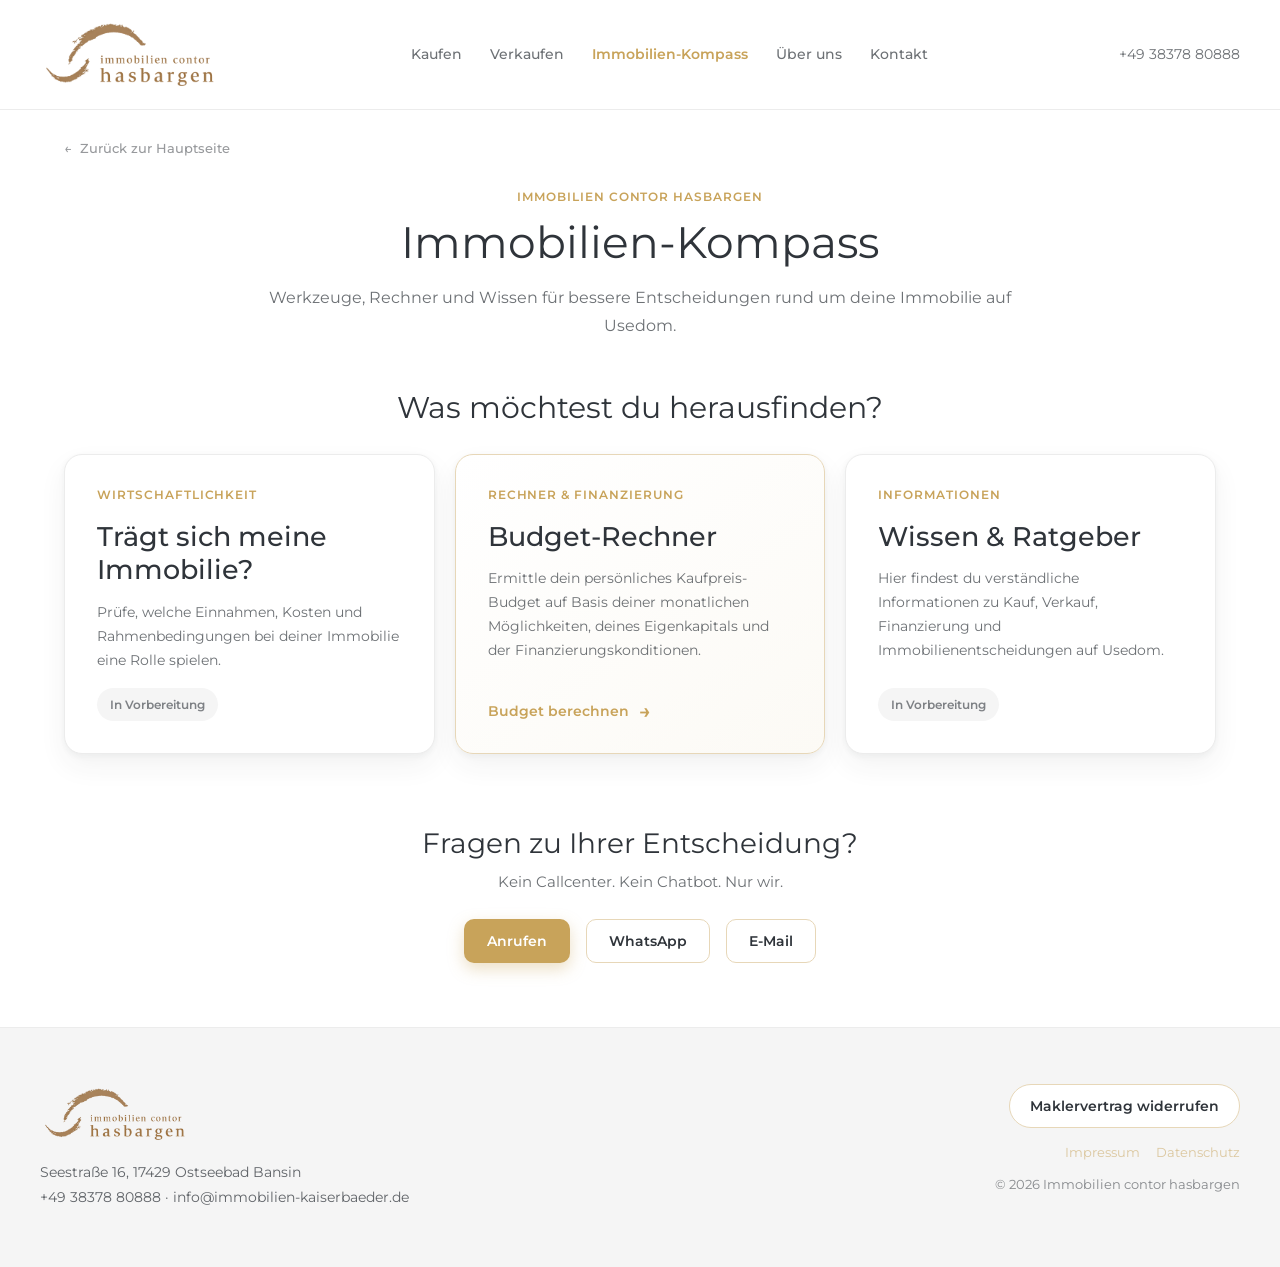
==== commit 07e79bf1: "Du-Ansprache im Immobilien-Kompass vereinheitlichen" ====
--- a/index.html
+++ b/index.html
@@ -38,30 +38,30 @@
 <section class="title-section">
 <div class="eyebrow">Immobilien contor hasbargen</div>
 <h1>Immobilien-Kompass</h1>
-<p>Werkzeuge, Rechner und Wissen für bessere Entscheidungen rund um Ihre Immobilie auf Usedom.</p>
+<p>Werkzeuge, Rechner und Wissen für bessere Entscheidungen rund um deine Immobilie auf Usedom.</p>
 </section>
 
 <section class="compass-section" aria-labelledby="compass-heading">
-<h2 id="compass-heading">Was möchten Sie herausfinden?</h2>
+<h2 id="compass-heading">Was möchtest du herausfinden?</h2>
 <div class="compass-grid">
 <article class="compass-card">
 <div class="card-kicker">Wirtschaftlichkeit</div>
 <h3>Trägt sich meine Immobilie?</h3>
-<p>Prüfen Sie, welche Einnahmen, Kosten und Rahmenbedingungen bei Ihrer Immobilie eine Rolle spielen.</p>
+<p>Prüfe, welche Einnahmen, Kosten und Rahmenbedingungen bei deiner Immobilie eine Rolle spielen.</p>
 <span class="status">In Vorbereitung</span>
 </article>
 
 <article class="compass-card compass-card-featured">
 <div class="card-kicker">Rechner &amp; Finanzierung</div>
 <h3>Budget-Rechner</h3>
-<p>Ermitteln Sie Ihr persönliches Kaufpreis-Budget auf Basis Ihrer monatlichen Möglichkeiten, Ihres Eigenkapitals und Ihrer Finanzierungskonditionen.</p>
+<p>Ermittle dein persönliches Kaufpreis-Budget auf Basis deiner monatlichen Möglichkeiten, deines Eigenkapitals und der Finanzierungskonditionen.</p>
 <a class="card-action" href="https://budget.immobilien-kaiserbaeder.de">Budget berechnen <span aria-hidden="true">→</span></a>
 </article>
 
 <article class="compass-card">
 <div class="card-kicker">Informationen</div>
 <h3>Wissen &amp; Ratgeber</h3>
-<p>Verständliche Informationen zu Kauf, Verkauf, Finanzierung und Immobilienentscheidungen auf Usedom.</p>
+<p>Hier findest du verständliche Informationen zu Kauf, Verkauf, Finanzierung und Immobilienentscheidungen auf Usedom.</p>
 <span class="status">In Vorbereitung</span>
 </article>
 </div>
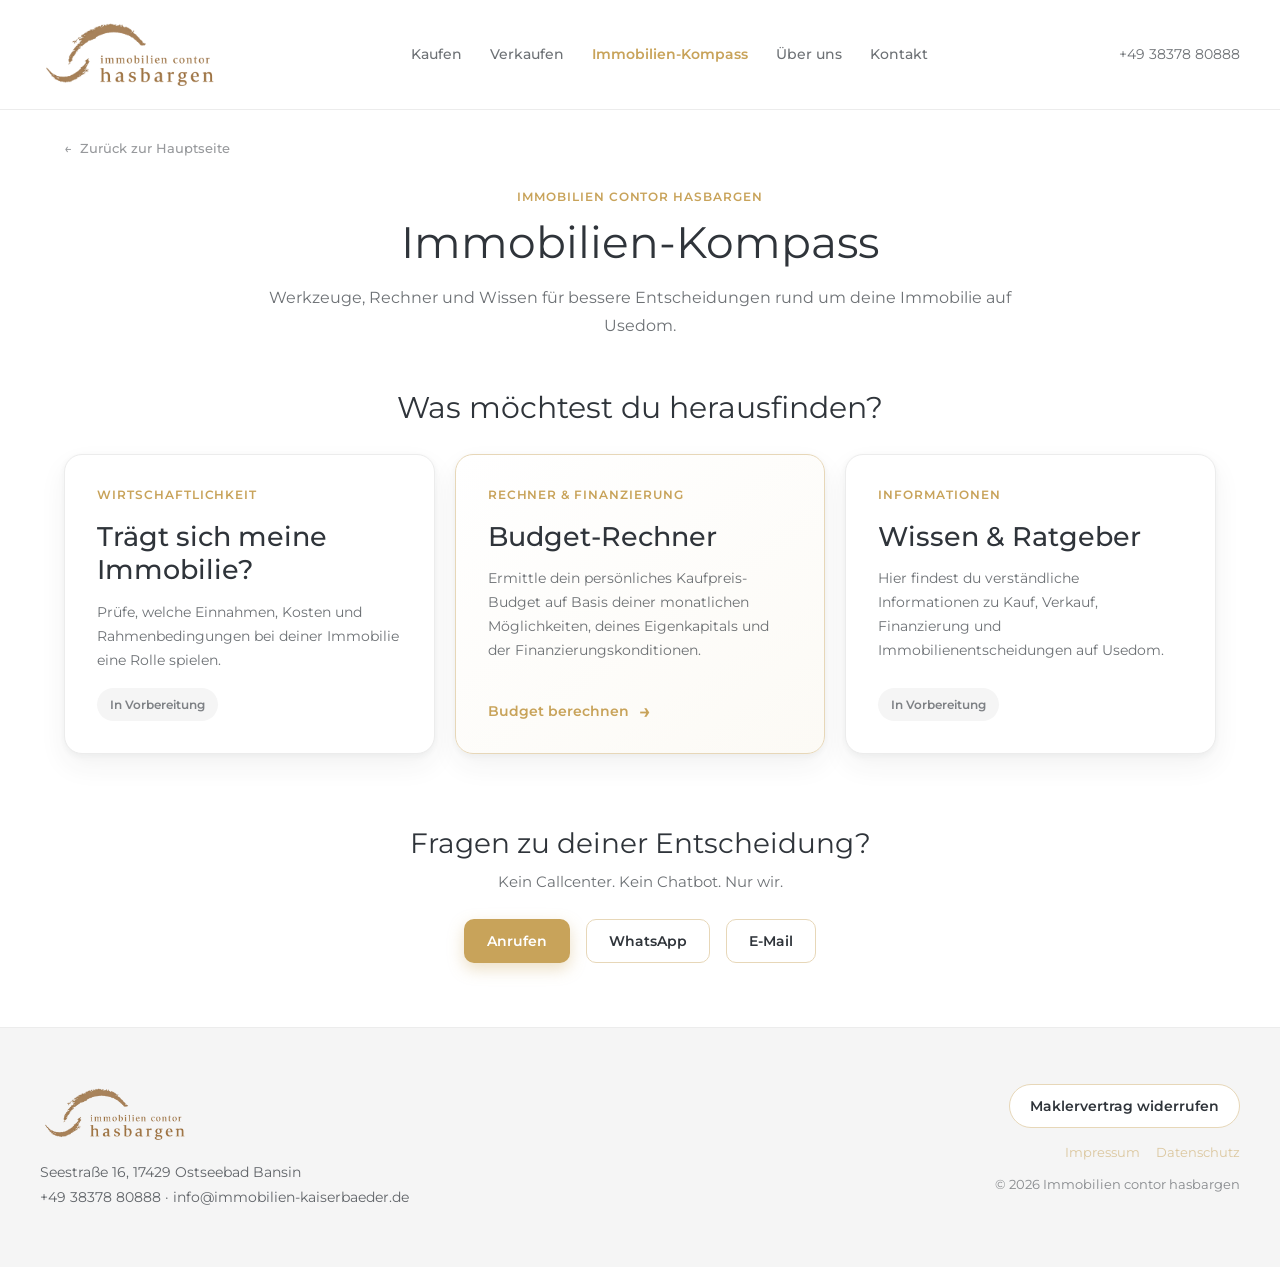
==== commit 103e7c82: "Du-Ansprache im Kontaktbereich korrigieren" ====
--- a/index.html
+++ b/index.html
@@ -69,7 +69,7 @@
 </main>
 
 <section class="contact-section">
-<h2>Fragen zu Ihrer Entscheidung?</h2>
+<h2>Fragen zu deiner Entscheidung?</h2>
 <p>Kein Callcenter. Kein Chatbot. Nur wir.</p>
 <div class="contact-actions">
 <a href="tel:+493837880888" class="btn btn-primary">Anrufen</a>
